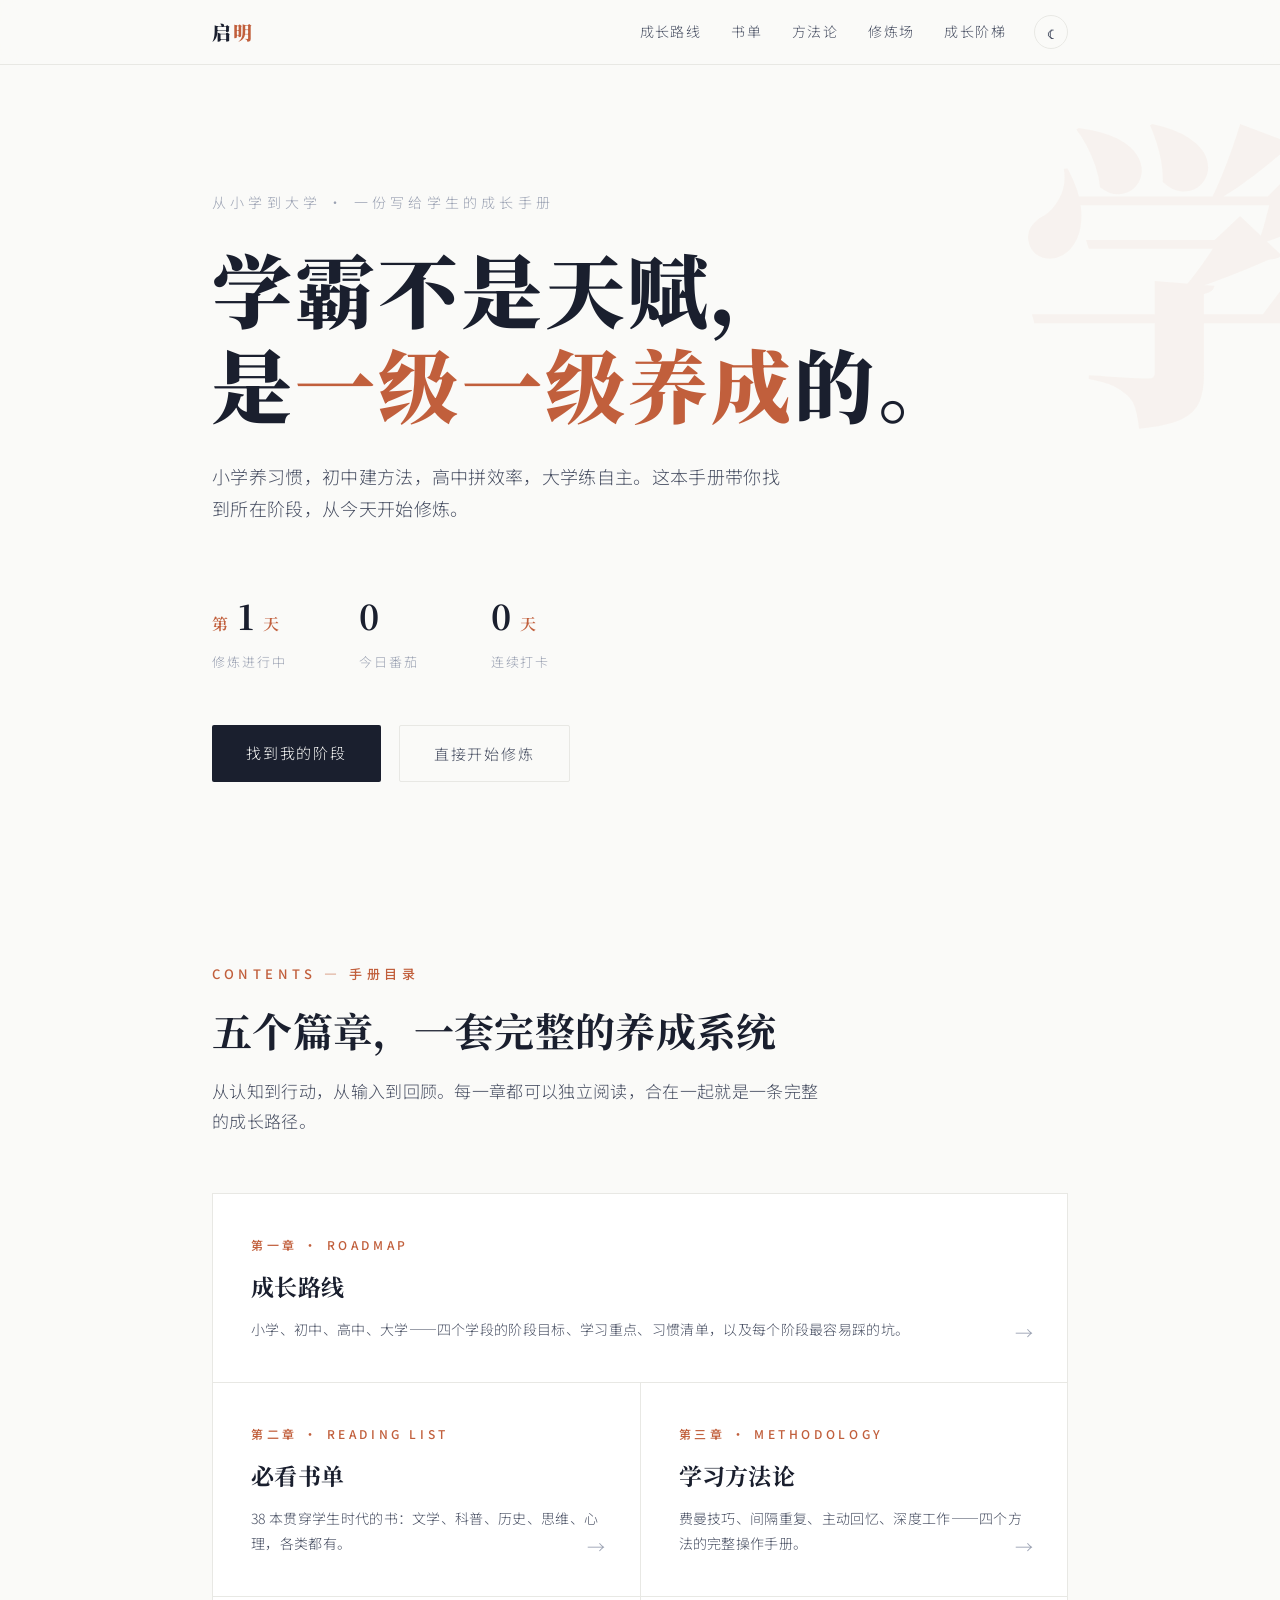
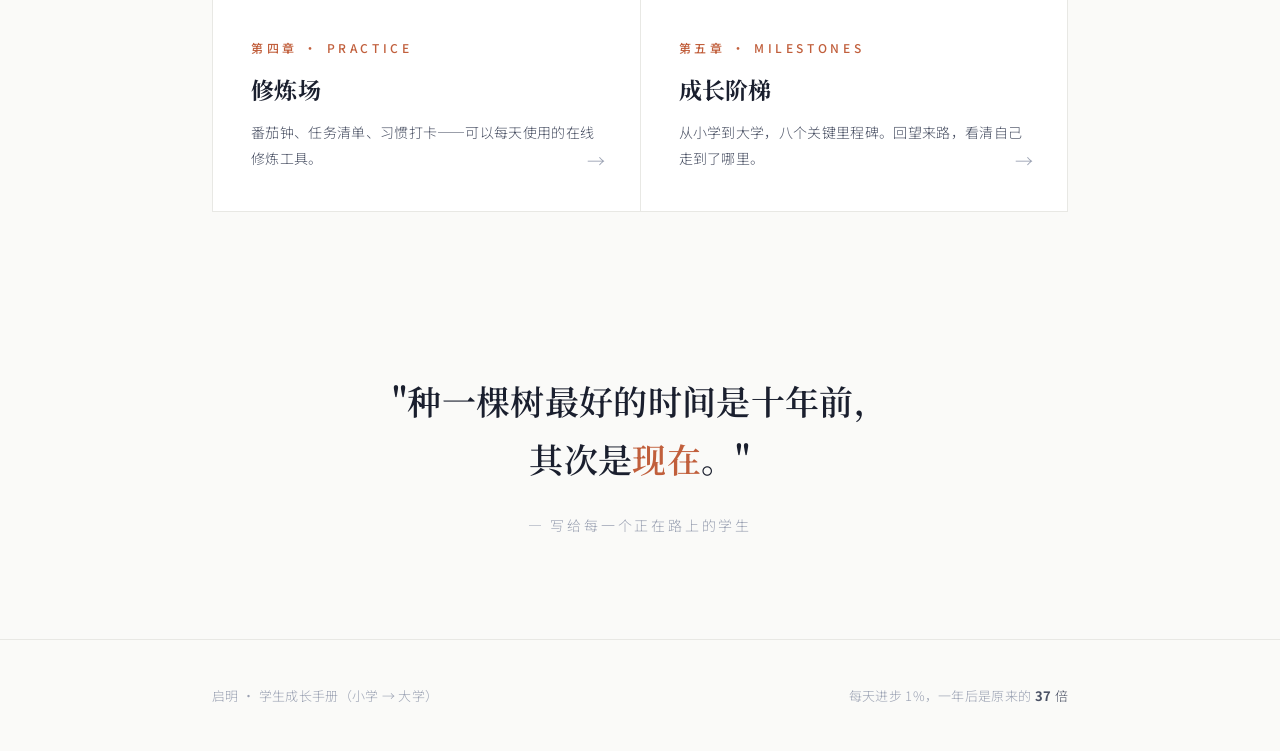
==== index.html @ d955897d "启明 · 学生成长手册：首次发布（6 页面 + assets）" ====
<!DOCTYPE html>
<html lang="zh-CN">
<head>
<meta charset="UTF-8">
<meta name="viewport" content="width=device-width, initial-scale=1.0">
<script>try{document.documentElement.dataset.theme=JSON.parse(localStorage.getItem("xh_theme"))||"light";}catch(e){document.documentElement.dataset.theme="light";}</script>
<title>启明 · 从小学到大学的成长手册</title>
<link rel="preconnect" href="https://fonts.googleapis.com">
<link href="https://fonts.googleapis.com/css2?family=Noto+Serif+SC:wght@400;600;700;900&family=Noto+Sans+SC:wght@300;400;500;700&display=swap" rel="stylesheet">
<link rel="stylesheet" href="assets/style.css?v=2">
</head>
<body>

<!-- 导航 -->
<nav>
  <div class="wrap">
    <a class="logo" href="index.html">启<em>明</em></a>
    <div class="nav-right">
      <div class="links">
      <a href="stages.html">成长路线</a>
      <a href="books.html">书单</a>
      <a href="methods.html">方法论</a>
      <a href="tools.html">修炼场</a>
      <a href="ladder.html">成长阶梯</a>
      </div>
      <button class="theme-toggle" id="themeToggle" aria-label="切换深色/浅色模式" title="切换深色/浅色模式">☾</button>
    </div>
  </div>
</nav>

<!-- Hero -->
<header class="hero">
  <div class="deco">学</div>
  <div class="wrap">
    <p class="greet">从小学到大学 · 一份写给学生的成长手册</p>
    <h1>学霸不是天赋，<br>是<span class="accent">一级一级养成</span>的。</h1>
    <p class="sub">小学养习惯，初中建方法，高中拼效率，大学练自主。这本手册带你找到所在阶段，从今天开始修炼。</p>
    <div class="meta-row">
      <div class="meta">
        <div class="num" id="stat-days"><small>第</small> 1 <small>天</small></div>
        <div class="label">修炼进行中</div>
      </div>
      <div class="meta">
        <div class="num" id="stat-tomatoes">0</div>
        <div class="label">今日番茄</div>
      </div>
      <div class="meta">
        <div class="num" id="stat-streak">0 <small>天</small></div>
        <div class="label">连续打卡</div>
      </div>
    </div>
    <div class="cta-row">
      <a class="btn btn-primary" href="stages.html">找到我的阶段</a>
      <a class="btn btn-ghost" href="tools.html">直接开始修炼</a>
    </div>
  </div>
</header>

<!-- 手册目录 -->
<section style="padding-top:60px;">
  <div class="wrap">
    <p class="eyebrow reveal">CONTENTS — 手册目录</p>
    <h2 class="reveal">五个篇章，一套完整的养成系统</h2>
    <p class="lead reveal">从认知到行动，从输入到回顾。每一章都可以独立阅读，合在一起就是一条完整的成长路径。</p>

    <div class="hub-grid reveal">
      <a class="hub-card wide" href="stages.html">
        <span class="hc-idx">第一章 · ROADMAP</span>
        <h3>成长路线</h3>
        <p>小学、初中、高中、大学——四个学段的阶段目标、学习重点、习惯清单，以及每个阶段最容易踩的坑。</p>
        <span class="hc-arrow">→</span>
      </a>
      <a class="hub-card" href="books.html">
        <span class="hc-idx">第二章 · READING LIST</span>
        <h3>必看书单</h3>
        <p>38 本贯穿学生时代的书：文学、科普、历史、思维、心理，各类都有。</p>
        <span class="hc-arrow">→</span>
      </a>
      <a class="hub-card" href="methods.html">
        <span class="hc-idx">第三章 · METHODOLOGY</span>
        <h3>学习方法论</h3>
        <p>费曼技巧、间隔重复、主动回忆、深度工作——四个方法的完整操作手册。</p>
        <span class="hc-arrow">→</span>
      </a>
      <a class="hub-card" href="tools.html">
        <span class="hc-idx">第四章 · PRACTICE</span>
        <h3>修炼场</h3>
        <p>番茄钟、任务清单、习惯打卡——可以每天使用的在线修炼工具。</p>
        <span class="hc-arrow">→</span>
      </a>
      <a class="hub-card" href="ladder.html">
        <span class="hc-idx">第五章 · MILESTONES</span>
        <h3>成长阶梯</h3>
        <p>从小学到大学，八个关键里程碑。回望来路，看清自己走到了哪里。</p>
        <span class="hc-arrow">→</span>
      </a>
    </div>
  </div>
</section>

<!-- 座右铭 -->
<section class="motto" id="motto" style="padding-top:60px;">
  <div class="wrap">
    <blockquote class="reveal">
      "种一棵树最好的时间是十年前，<br>其次是<span class="accent">现在</span>。"
    </blockquote>
    <p class="from reveal">— 写给每一个正在路上的学生</p>
  </div>
</section>

<!-- 页脚 -->
<footer>
  <div class="wrap">
    <span>启明 · 学生成长手册（小学 → 大学）</span>
    <span>每天进步 1%，一年后是原来的 <a href="index.html"><b>37</b> 倍</a></span>
  </div>
</footer>

<script src="assets/main.js?v=2"></script>
</body>
</html>
---- assets/style.css ----
:root {
  --ink: #1a1f2e;
  --ink-soft: #4a5164;
  --ink-faint: #9aa1b2;
  --accent: #c15f3c;       /* 暖陶土 · 由 Claude 品牌色 #d97757 按文字可读性下调明度 */
  --accent-soft: #fdf1ea;  /* 暖米杏 · 与点缀色同色相的浅底 */
  --paper: #fafaf8;
  --surface: #ffffff;
  --line: #e8e8e4;
  --nav-bg: rgba(250,250,248,0.88);
  --serif: "Noto Serif SC", "Songti SC", serif;
  --sans: "Noto Sans SC", "PingFang SC", "Microsoft YaHei", sans-serif;
}
/* 深色模式 · 暖调深灰 + 高明度陶土，保持整体暖感 */
[data-theme="dark"] {
  --ink: #ece7df;
  --ink-soft: #b5ada0;
  --ink-faint: #7f7768;
  --accent: #d9724d;
  --accent-soft: #2c221b;
  --paper: #171512;
  --surface: #211e1a;
  --line: #36312a;
  --nav-bg: rgba(23,21,18,0.86);
}
* { margin: 0; padding: 0; box-sizing: border-box; }
html { scroll-behavior: smooth; }
body {
  font-family: var(--sans);
  background: var(--paper);
  color: var(--ink);
  line-height: 1.8;
  font-weight: 300;
  letter-spacing: 0.02em;
  transition: background-color .35s ease, color .35s ease;
}
::selection { background: var(--accent); color: #fff; }

.wrap { max-width: 920px; margin: 0 auto; padding: 0 32px; }
section { padding: 100px 0; }
.eyebrow {
  font-size: 13px; letter-spacing: 0.35em; color: var(--accent);
  font-weight: 500; margin-bottom: 18px;
}
h2 {
  font-family: var(--serif); font-weight: 700;
  font-size: clamp(28px, 4vw, 40px); line-height: 1.3; margin-bottom: 20px;
}
.lead { color: var(--ink-soft); font-size: 17px; max-width: 620px; }

/* ---------- 导航 ---------- */
nav {
  position: fixed; top: 0; left: 0; right: 0; z-index: 100;
  background: var(--nav-bg); backdrop-filter: blur(12px);
  border-bottom: 1px solid var(--line);
}
nav .wrap { display: flex; align-items: center; justify-content: space-between; height: 64px; }
.nav-right { display: flex; align-items: center; gap: 28px; }
.theme-toggle {
  width: 34px; height: 34px; border: 1px solid var(--line); border-radius: 50%;
  background: transparent; color: var(--ink-soft); cursor: pointer; font-size: 15px;
  display: flex; align-items: center; justify-content: center;
  transition: all .2s; font-family: var(--sans); flex-shrink: 0;
}
.theme-toggle:hover { border-color: var(--accent); color: var(--accent); }
.logo {
  font-family: var(--serif); font-weight: 900; font-size: 19px;
  letter-spacing: 0.08em; color: var(--ink); text-decoration: none;
}
.logo em { font-style: normal; color: var(--accent); }
nav .links { display: flex; gap: 30px; }
nav .links a {
  color: var(--ink-soft); text-decoration: none; font-size: 14px;
  letter-spacing: 0.1em; transition: color .2s;
}
nav .links a:hover { color: var(--accent); }
nav .links a.active { color: var(--accent); font-weight: 500; }

/* ---------- 首页 Hero ---------- */
header.hero { padding: 190px 0 120px; position: relative; overflow: hidden; }
.hero .greet { font-size: 14px; color: var(--ink-faint); letter-spacing: 0.3em; margin-bottom: 26px; }
.hero h1 {
  font-family: var(--serif); font-weight: 900;
  font-size: clamp(40px, 7.5vw, 80px); line-height: 1.18; letter-spacing: 0.04em;
}
.hero h1 .accent { color: var(--accent); }
.hero .sub { margin-top: 30px; font-size: 18px; color: var(--ink-soft); max-width: 580px; }
.hero .deco {
  position: absolute; right: -60px; top: 100px;
  font-family: var(--serif); font-size: 320px; font-weight: 900;
  color: var(--accent); opacity: 0.045; user-select: none; pointer-events: none; line-height: 1;
}
.hero .meta-row { margin-top: 60px; display: flex; gap: 72px; flex-wrap: wrap; }
.hero .meta .num { font-family: var(--serif); font-size: 34px; font-weight: 700; color: var(--ink); }
.hero .meta .num small { font-size: 16px; color: var(--accent); font-weight: 600; }
.hero .meta .label { font-size: 13px; color: var(--ink-faint); letter-spacing: 0.15em; margin-top: 4px; }
.cta-row { margin-top: 52px; display: flex; gap: 18px; flex-wrap: wrap; }
.btn {
  display: inline-block; padding: 14px 34px; font-size: 15px;
  letter-spacing: 0.12em; text-decoration: none; border-radius: 2px; transition: all .25s;
}
.btn-primary { background: var(--ink); color: var(--paper); }
.btn-primary:hover { background: var(--accent); transform: translateY(-2px); }
.btn-ghost { border: 1px solid var(--line); color: var(--ink-soft); background: transparent; }
.btn-ghost:hover { border-color: var(--accent); color: var(--accent); }

/* ---------- 子页 Hero ---------- */
header.page-hero {
  padding: 150px 0 70px; border-bottom: 1px solid var(--line);
  background: var(--surface);
}
header.page-hero h1 {
  font-family: var(--serif); font-weight: 900;
  font-size: clamp(34px, 5.5vw, 56px); line-height: 1.25; margin-bottom: 22px;
}
header.page-hero h1 .accent { color: var(--accent); }
header.page-hero .lead { font-size: 17px; }
.anchor-pills { margin-top: 34px; display: flex; gap: 10px; flex-wrap: wrap; }
.anchor-pills a {
  font-size: 13.5px; padding: 7px 20px; border: 1px solid var(--line);
  border-radius: 999px; color: var(--ink-soft); text-decoration: none;
  letter-spacing: 0.08em; transition: all .2s; background: var(--paper);
}
.anchor-pills a:hover { border-color: var(--accent); color: var(--accent); }

/* ---------- 首页导航卡片 ---------- */
.hub-grid {
  display: grid; grid-template-columns: repeat(2, 1fr);
  gap: 1px; background: var(--line); border: 1px solid var(--line); margin-top: 56px;
}
.hub-card {
  background: var(--surface); padding: 40px 38px; text-decoration: none;
  display: flex; flex-direction: column; gap: 10px; transition: background .3s;
  position: relative;
}
.hub-card:hover { background: var(--accent-soft); }
.hub-card .hc-idx { font-size: 12px; letter-spacing: 0.3em; color: var(--accent); font-weight: 500; }
.hub-card h3 { font-family: var(--serif); font-size: 23px; font-weight: 700; color: var(--ink); }
.hub-card p { font-size: 14px; color: var(--ink-soft); }
.hub-card .hc-arrow {
  position: absolute; right: 34px; bottom: 34px;
  color: var(--ink-faint); font-size: 18px; transition: all .25s;
}
.hub-card:hover .hc-arrow { color: var(--accent); transform: translateX(5px); }
.hub-card.wide { grid-column: span 2; }

/* ---------- 学段区块（成长路线 / 书单共用） ---------- */
.stage-block { padding: 90px 0; border-bottom: 1px solid var(--line); }
.stage-block:last-of-type { border-bottom: none; }
.stage-block-head { display: flex; align-items: baseline; gap: 20px; flex-wrap: wrap; margin-bottom: 16px; }
.stage-block-head .age {
  font-size: 13px; color: var(--accent); letter-spacing: 0.15em; font-weight: 500;
}
.stage-block-head h3 { font-family: var(--serif); font-size: clamp(26px, 3.5vw, 34px); font-weight: 900; }
.stage-goal-line {
  font-family: var(--serif); font-size: 19px; font-weight: 600; line-height: 1.7;
  max-width: 640px; margin-bottom: 40px;
}
.stage-goal-line .accent { color: var(--accent); }

.stage-cols { display: grid; grid-template-columns: 1fr 1fr; gap: 44px; }
.stage-col h4 {
  font-size: 13px; letter-spacing: 0.3em; color: var(--ink-faint);
  font-weight: 500; margin-bottom: 16px; padding-bottom: 12px;
  border-bottom: 1px solid var(--line);
}
.stage-list { list-style: none; }
.stage-list li {
  padding: 13px 0; border-bottom: 1px solid var(--line);
  display: flex; gap: 14px; font-size: 15px; color: var(--ink-soft);
}
.stage-list li:last-child { border-bottom: none; }
.stage-list li::before { content: "—"; color: var(--accent); font-weight: 500; flex-shrink: 0; }
.stage-list li b { color: var(--ink); font-weight: 500; }

.note-box {
  margin-top: 40px; padding: 28px 32px; background: var(--surface);
  border: 1px solid var(--line); border-left: 3px solid var(--accent);
}
.note-box h5 {
  font-size: 12px; letter-spacing: 0.3em; color: var(--accent);
  font-weight: 500; margin-bottom: 14px;
}
.note-box ul { list-style: none; }
.note-box li {
  padding: 7px 0; font-size: 14.5px; color: var(--ink-soft);
  display: flex; gap: 12px;
}
.note-box li::before { content: "×"; color: #c66; font-weight: 700; flex-shrink: 0; }
.note-box.advice li::before { content: "→"; color: var(--accent); }
.note-box p { font-size: 14.5px; color: var(--ink-soft); }

/* ---------- 书单 ---------- */
.book-cat { margin-top: 44px; }
.book-cat:first-of-type { margin-top: 0; }
.book-cat h4 {
  font-size: 13px; letter-spacing: 0.3em; color: var(--ink-faint);
  font-weight: 500; margin-bottom: 8px; padding-bottom: 12px;
  border-bottom: 1px solid var(--line);
}
.book-list { list-style: none; }
.book-list li {
  display: flex; gap: 20px; align-items: baseline;
  padding: 18px 0; border-bottom: 1px solid var(--line); flex-wrap: wrap;
}
.book-list li:last-child { border-bottom: none; }
.book-list .b-title {
  font-family: var(--serif); font-size: 17px; font-weight: 700;
  flex-shrink: 0; min-width: 200px;
}
.book-list .b-author { font-size: 13px; color: var(--accent); flex-shrink: 0; letter-spacing: 0.05em; }
.book-list .b-note { font-size: 14px; color: var(--ink-soft); flex: 1; min-width: 240px; }
.reading-tip {
  margin-top: 36px; padding: 22px 30px; background: var(--accent-soft);
  font-size: 14.5px; color: var(--ink-soft);
}
.reading-tip b { color: var(--accent); font-weight: 600; }

/* ---------- 方法论详页 ---------- */
.method-block { padding: 90px 0; border-bottom: 1px solid var(--line); }
.method-block:last-of-type { border-bottom: none; }
.method-block .idx {
  font-family: var(--serif); font-size: 14px; color: var(--accent);
  letter-spacing: 0.2em; margin-bottom: 14px; font-weight: 600;
}
.method-block h3 { font-family: var(--serif); font-size: clamp(26px, 3.5vw, 34px); font-weight: 900; margin-bottom: 10px; }
.method-block .en { font-size: 12px; color: var(--ink-faint); letter-spacing: 0.2em; margin-bottom: 34px; }
.m-what {
  font-family: var(--serif); font-size: 18px; font-weight: 600; line-height: 1.8;
  max-width: 660px; margin-bottom: 36px;
}
.m-grid { display: grid; grid-template-columns: 1fr 1fr; gap: 44px; }
.m-sec h4 {
  font-size: 13px; letter-spacing: 0.3em; color: var(--ink-faint);
  font-weight: 500; margin-bottom: 16px; padding-bottom: 12px; border-bottom: 1px solid var(--line);
}
.m-sec ol, .m-sec ul { list-style: none; counter-reset: step; }
.m-sec ol li {
  padding: 12px 0; font-size: 15px; color: var(--ink-soft);
  display: flex; gap: 14px; border-bottom: 1px solid var(--line);
}
.m-sec ol li:last-child { border-bottom: none; }
.m-sec ol li::before {
  counter-increment: step; content: counter(step);
  font-family: var(--serif); font-weight: 700; color: var(--accent);
  flex-shrink: 0; font-size: 15px;
}
.m-sec ul li {
  padding: 12px 0; font-size: 15px; color: var(--ink-soft);
  display: flex; gap: 14px; border-bottom: 1px solid var(--line);
}
.m-sec ul li:last-child { border-bottom: none; }
.m-sec ul li::before { content: "·"; color: var(--accent); font-weight: 900; flex-shrink: 0; }
.m-sec ul li b, .m-sec ol li b { color: var(--ink); font-weight: 500; }
.applies { margin-top: 36px; display: flex; gap: 10px; flex-wrap: wrap; }
.applies span {
  font-size: 13px; padding: 6px 18px; border-radius: 999px;
  background: var(--surface); border: 1px solid var(--line); color: var(--ink-soft);
}
.applies span b { color: var(--accent); font-weight: 600; }
.m-pitfall {
  margin-top: 32px; padding: 24px 30px; background: var(--surface);
  border: 1px solid var(--line); border-left: 3px solid #c66;
  font-size: 14.5px; color: var(--ink-soft);
}
.m-pitfall b { color: #c66; font-weight: 600; letter-spacing: 0.1em; }

/* ---------- 修炼场 ---------- */
.tools-body { background: var(--surface); }
.tool-tabs { display: flex; gap: 8px; margin: 48px 0 40px; flex-wrap: wrap; }
.tab {
  padding: 10px 26px; font-size: 14px; letter-spacing: 0.1em;
  border: 1px solid var(--line); background: transparent; color: var(--ink-soft);
  cursor: pointer; border-radius: 2px; transition: all .2s; font-family: var(--sans);
}
.tab.active { background: var(--ink); color: var(--paper); border-color: var(--ink); }
.tab:hover:not(.active) { border-color: var(--accent); color: var(--accent); }
.tool-panel { display: none; }
.tool-panel.active { display: block; animation: fadeIn .4s ease; }
@keyframes fadeIn { from { opacity: 0; transform: translateY(8px); } to { opacity: 1; transform: none; } }

.pomo-layout { display: grid; grid-template-columns: 300px 1fr; gap: 60px; align-items: center; }
.pomo-clock {
  width: 260px; height: 260px; margin: 0 auto; border-radius: 50%;
  border: 1px solid var(--line); display: flex; flex-direction: column;
  align-items: center; justify-content: center; transition: border-color .3s;
}
.pomo-clock.running { border-color: var(--accent); box-shadow: 0 0 0 8px var(--accent-soft); }
.pomo-clock .time { font-family: var(--serif); font-size: 58px; font-weight: 700; font-variant-numeric: tabular-nums; line-height: 1.1; }
.pomo-clock .mode { font-size: 13px; color: var(--ink-faint); letter-spacing: 0.3em; margin-top: 6px; }
.pomo-btns { display: flex; gap: 12px; justify-content: center; margin-top: 28px; }
.pomo-btns button {
  padding: 10px 28px; font-size: 14px; border: 1px solid var(--line);
  background: var(--surface); cursor: pointer; border-radius: 2px; letter-spacing: 0.1em;
  transition: all .2s; font-family: var(--sans); color: var(--ink-soft);
}
.pomo-btns button:hover { border-color: var(--accent); color: var(--accent); }
.pomo-btns button.main { background: var(--accent); color: #fff; border-color: var(--accent); }
.pomo-btns button.main:hover { opacity: .85; }
.pomo-side h3 { font-family: var(--serif); font-size: 20px; margin-bottom: 14px; }
.pomo-side p { font-size: 14.5px; color: var(--ink-soft); margin-bottom: 24px; }
.pomo-stats { display: flex; gap: 48px; }
.pomo-stats .num { font-family: var(--serif); font-size: 30px; font-weight: 700; color: var(--accent); }
.pomo-stats .label { font-size: 12.5px; color: var(--ink-faint); letter-spacing: 0.1em; }
.pomo-side .hint { font-size: 12.5px; color: var(--ink-faint); margin-top: 20px; }

.todo-box { max-width: 620px; }
.todo-input-row { display: flex; gap: 10px; margin-bottom: 24px; }
.todo-input-row input {
  flex: 1; padding: 13px 18px; border: 1px solid var(--line); background: var(--surface);
  font-size: 15px; font-family: var(--sans); outline: none; border-radius: 2px;
  transition: border-color .2s; color: var(--ink);
}
.todo-input-row input:focus { border-color: var(--accent); }
.todo-input-row button {
  padding: 0 30px; background: var(--ink); color: var(--paper); border: none;
  font-size: 14px; cursor: pointer; border-radius: 2px; letter-spacing: 0.1em;
  font-family: var(--sans); transition: background .2s;
}
.todo-input-row button:hover { background: var(--accent); }
.todo-list { list-style: none; }
.todo-item {
  display: flex; align-items: center; gap: 16px;
  padding: 16px 6px; border-bottom: 1px solid var(--line); animation: fadeIn .3s;
}
.todo-item .check {
  width: 20px; height: 20px; border: 1px solid var(--ink-faint); border-radius: 50%;
  cursor: pointer; flex-shrink: 0; display: flex; align-items: center;
  justify-content: center; transition: all .2s; color: transparent; font-size: 12px;
}
.todo-item.done .check { background: var(--accent); border-color: var(--accent); color: #fff; }
.todo-item .text { flex: 1; font-size: 15px; }
.todo-item.done .text { color: var(--ink-faint); text-decoration: line-through; }
.todo-item .del {
  color: var(--ink-faint); cursor: pointer; font-size: 18px; opacity: 0;
  transition: opacity .2s; background: none; border: none; font-family: var(--sans);
}
.todo-item:hover .del { opacity: 1; }
.todo-item .del:hover { color: #d44; }
.todo-empty { padding: 40px 0; text-align: center; color: var(--ink-faint); font-size: 14px; }
.todo-foot { margin-top: 20px; font-size: 13px; color: var(--ink-faint); display: flex; justify-content: space-between; }
.todo-foot .clear { cursor: pointer; background: none; border: none; color: var(--ink-faint); font-family: var(--sans); font-size: 13px; }
.todo-foot .clear:hover { color: #d44; }

.habit-box { max-width: 620px; }
.habit-head { display: flex; justify-content: space-between; align-items: baseline; margin-bottom: 28px; }
.habit-head h3 { font-family: var(--serif); font-size: 20px; }
.habit-head .streak { font-size: 14px; color: var(--accent); font-weight: 500; }
.habit-grid { display: grid; grid-template-columns: repeat(7, 1fr); gap: 10px; }
.habit-day {
  aspect-ratio: 1; border: 1px solid var(--line); display: flex; flex-direction: column;
  align-items: center; justify-content: center; cursor: pointer; border-radius: 2px;
  transition: all .2s; gap: 2px; background: var(--surface);
}
.habit-day .d-label { font-size: 11px; color: var(--ink-faint); letter-spacing: 0.1em; }
.habit-day .d-num { font-family: var(--serif); font-size: 16px; font-weight: 600; }
.habit-day.on { background: var(--ink); border-color: var(--ink); }
.habit-day.on .d-label, .habit-day.on .d-num { color: var(--paper); }
.habit-day:hover:not(.on) { border-color: var(--accent); }
.habit-day.future { opacity: .35; cursor: not-allowed; }

.tips-grid {
  display: grid; grid-template-columns: repeat(3, 1fr);
  gap: 1px; background: var(--line); border: 1px solid var(--line); margin-top: 40px;
}
.tip-card { background: var(--paper); padding: 32px 28px; }
.tip-card h4 { font-family: var(--serif); font-size: 17px; font-weight: 700; margin-bottom: 10px; }
.tip-card h4 .no { color: var(--accent); font-size: 13px; margin-right: 8px; }
.tip-card p { font-size: 13.5px; color: var(--ink-soft); }

/* ---------- 成长阶梯 ---------- */
.ladder { margin-top: 20px; position: relative; }
.ladder::before {
  content: ""; position: absolute; left: 7px; top: 8px; bottom: 8px;
  width: 1px; background: var(--line);
}
.tl-item { position: relative; padding: 0 0 52px 48px; }
.tl-item:last-child { padding-bottom: 0; }
.tl-item::before {
  content: ""; position: absolute; left: 0; top: 8px; width: 15px; height: 15px;
  border-radius: 50%; border: 1px solid var(--ink-faint); background: var(--paper);
}
.tl-item.now::before { background: var(--accent); border-color: var(--accent); box-shadow: 0 0 0 5px var(--accent-soft); }
.tl-date { font-size: 13px; color: var(--accent); letter-spacing: 0.15em; font-weight: 500; margin-bottom: 8px; }
.tl-item h3 { font-family: var(--serif); font-size: 20px; font-weight: 700; margin-bottom: 8px; }
.tl-item p { font-size: 14.5px; color: var(--ink-soft); max-width: 580px; }

/* ---------- 座右铭 ---------- */
.motto { text-align: center; }
.motto blockquote {
  font-family: var(--serif); font-size: clamp(24px, 3.5vw, 34px);
  font-weight: 600; line-height: 1.7; max-width: 720px; margin: 0 auto;
}
.motto blockquote .accent { color: var(--accent); }
.motto .from { margin-top: 26px; font-size: 14px; color: var(--ink-faint); letter-spacing: 0.2em; }

/* ---------- 页脚 ---------- */
footer { border-top: 1px solid var(--line); padding: 44px 0; }
footer .wrap {
  display: flex; justify-content: space-between; align-items: center;
  font-size: 13px; color: var(--ink-faint); flex-wrap: wrap; gap: 12px;
}
footer a { color: var(--ink-soft); text-decoration: none; }
footer a:hover { color: var(--accent); }
footer .f-links { display: flex; gap: 20px; }

/* ---------- 滚动显现 ---------- */
.reveal { opacity: 0; transform: translateY(24px); transition: all .7s cubic-bezier(.2,.6,.2,1); }
.reveal.in { opacity: 1; transform: none; }

/* ---------- 响应式 ---------- */
@media (max-width: 768px) {
  section { padding: 64px 0; }
  header.hero { padding: 130px 0 72px; }
  header.page-hero { padding: 120px 0 56px; }
  .hero .meta-row { gap: 36px; }
  .hub-grid { grid-template-columns: 1fr; }
  .hub-card.wide { grid-column: span 1; }
  .stage-cols, .m-grid { grid-template-columns: 1fr; gap: 36px; }
  .pomo-layout { grid-template-columns: 1fr; gap: 36px; }
  nav .links { display: none; }
  .habit-grid { gap: 6px; }
  .todo-box, .habit-box { max-width: none; }
  .tips-grid { grid-template-columns: 1fr; }
}
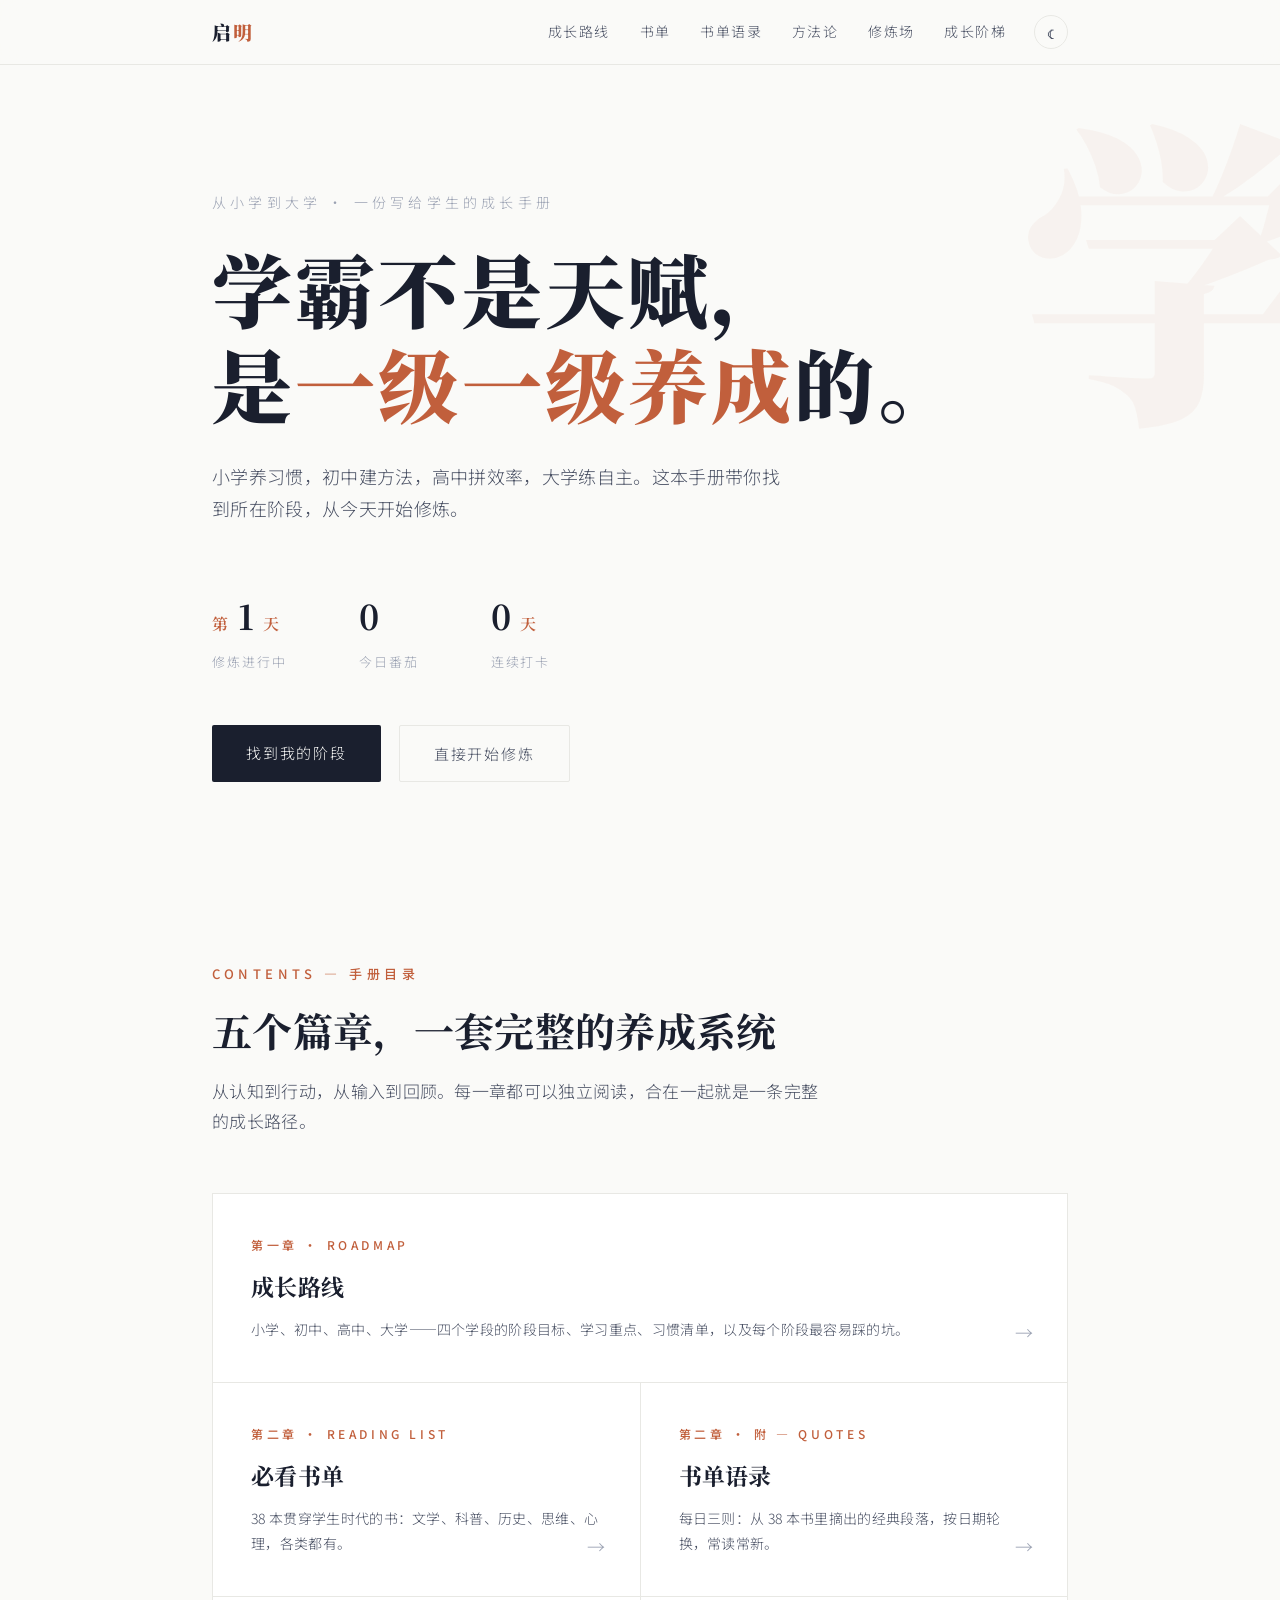
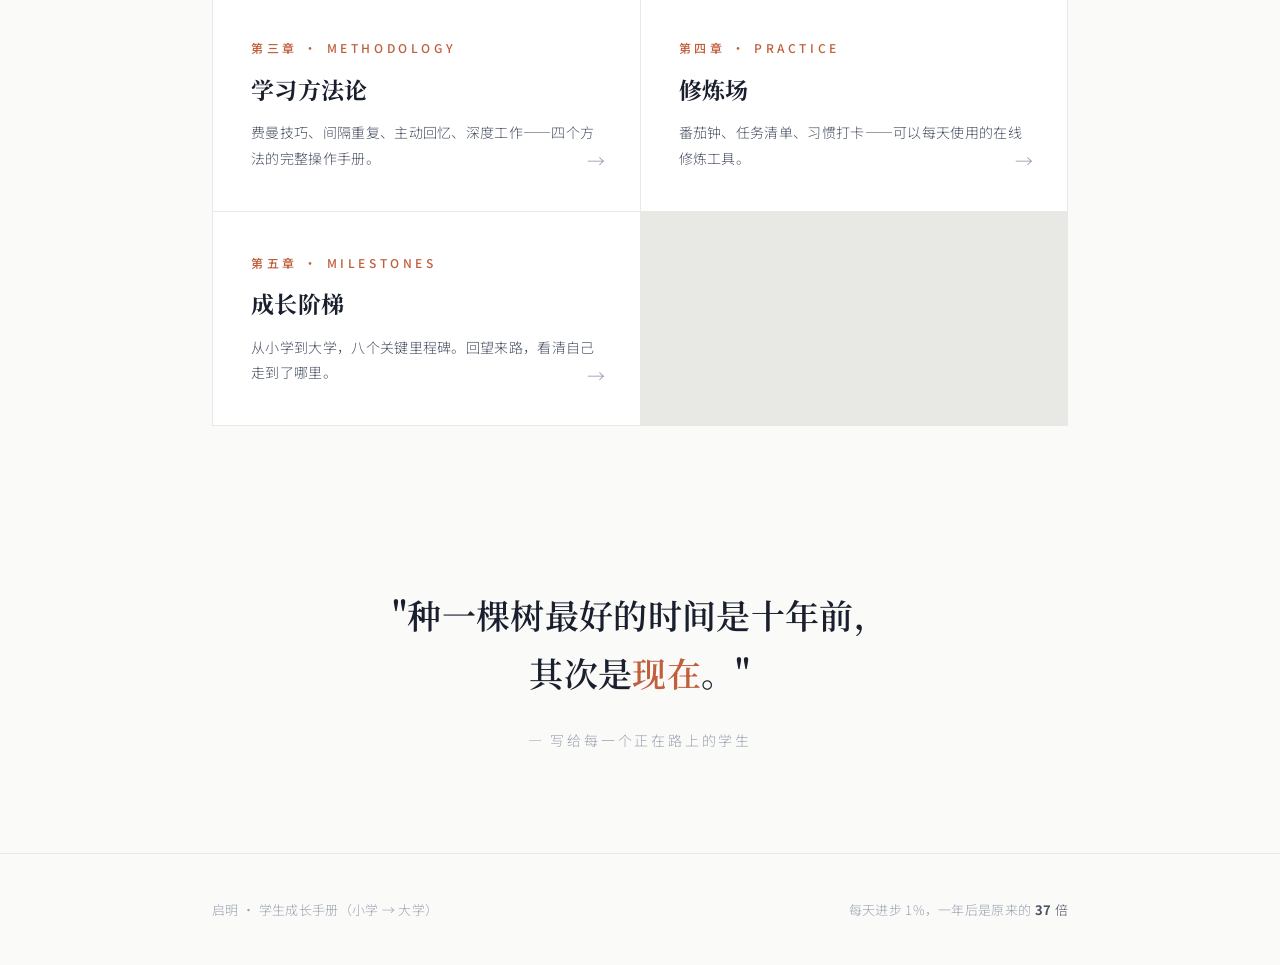
==== commit 77c6a4eb: "更新启明网站并加入书单语录页" ====
--- a/index.html
+++ b/index.html
@@ -7,7 +7,7 @@
 <title>启明 · 从小学到大学的成长手册</title>
 <link rel="preconnect" href="https://fonts.googleapis.com">
 <link href="https://fonts.googleapis.com/css2?family=Noto+Serif+SC:wght@400;600;700;900&family=Noto+Sans+SC:wght@300;400;500;700&display=swap" rel="stylesheet">
-<link rel="stylesheet" href="assets/style.css?v=2">
+<link rel="stylesheet" href="assets/style.css?v=3">
 </head>
 <body>
 
@@ -19,6 +19,7 @@
       <div class="links">
       <a href="stages.html">成长路线</a>
       <a href="books.html">书单</a>
+      <a href="quotes.html">书单语录</a>
       <a href="methods.html">方法论</a>
       <a href="tools.html">修炼场</a>
       <a href="ladder.html">成长阶梯</a>
@@ -76,6 +77,12 @@
         <p>38 本贯穿学生时代的书：文学、科普、历史、思维、心理，各类都有。</p>
         <span class="hc-arrow">→</span>
       </a>
+      <a class="hub-card" href="quotes.html">
+        <span class="hc-idx">第二章 · 附 — QUOTES</span>
+        <h3>书单语录</h3>
+        <p>每日三则：从 38 本书里摘出的经典段落，按日期轮换，常读常新。</p>
+        <span class="hc-arrow">→</span>
+      </a>
       <a class="hub-card" href="methods.html">
         <span class="hc-idx">第三章 · METHODOLOGY</span>
         <h3>学习方法论</h3>
@@ -116,6 +123,6 @@
   </div>
 </footer>
 
-<script src="assets/main.js?v=2"></script>
+<script src="assets/main.js?v=3"></script>
 </body>
 </html>
--- a/assets/style.css
+++ b/assets/style.css
@@ -407,6 +407,67 @@
 /* ---------- 滚动显现 ---------- */
 .reveal { opacity: 0; transform: translateY(24px); transition: all .7s cubic-bezier(.2,.6,.2,1); }
 .reveal.in { opacity: 1; transform: none; }
+
+/* ---------- 书单语录 ---------- */
+.q-date { font-size: 14px; color: var(--ink-faint); letter-spacing: 0.15em; margin-top: 12px; }
+.q-grid {
+  display: grid; grid-template-columns: repeat(3, 1fr);
+  gap: 1px; background: var(--line); border: 1px solid var(--line); margin-top: 44px;
+}
+.q-card { background: var(--surface); padding: 38px 30px; display: flex; flex-direction: column; transition: background .3s; }
+.q-card:hover { background: var(--accent-soft); }
+.q-card .q-mark { font-family: var(--serif); font-size: 40px; color: var(--accent); line-height: 1; margin-bottom: 14px; }
+.q-card .q-text { font-family: var(--serif); font-size: 17.5px; font-weight: 600; line-height: 1.9; flex: 1; }
+.q-card .q-from { margin-top: 24px; font-size: 13px; color: var(--ink-faint); letter-spacing: 0.05em; }
+.q-card .q-from b { color: var(--accent); font-weight: 600; }
+.q-arch { margin-top: 0; }
+.q-arch h4 {
+  font-size: 13px; letter-spacing: 0.3em; color: var(--ink-faint);
+  font-weight: 500; margin: 44px 0 8px; padding-bottom: 12px; border-bottom: 1px solid var(--line);
+}
+.q-list { list-style: none; }
+.q-list li { padding: 20px 0; border-bottom: 1px solid var(--line); }
+.q-list li:last-child { border-bottom: none; }
+.q-list .qa-text { font-family: var(--serif); font-size: 16.5px; font-weight: 600; line-height: 1.9; }
+.q-list .qa-text::before { content: "“ "; color: var(--accent); }
+.q-list .qa-text::after { content: " ”"; color: var(--accent); }
+.q-list .qa-from { font-size: 13px; color: var(--ink-faint); margin-top: 8px; letter-spacing: 0.05em; }
+.q-list .qa-from b { color: var(--accent); font-weight: 600; }
+
+/* 往日三则 · 折叠收纳 */
+.q-hist { border-bottom: 1px solid var(--line); }
+.q-hist-head {
+  display: flex; align-items: baseline; gap: 16px;
+  padding: 18px 4px; cursor: pointer; list-style: none; user-select: none;
+}
+.q-hist-head::-webkit-details-marker { display: none; }
+.q-hist-head::marker { content: none; }
+.q-hist-date { font-size: 14px; font-weight: 500; letter-spacing: 0.1em; color: var(--ink); white-space: nowrap; transition: color .2s; }
+.q-hist-books { flex: 1; font-size: 13px; color: var(--ink-faint); letter-spacing: 0.05em; overflow: hidden; text-overflow: ellipsis; white-space: nowrap; }
+.q-hist-mark { color: var(--accent); font-size: 15px; line-height: 1; transition: transform .25s; }
+.q-hist[open] .q-hist-mark { transform: rotate(45deg); }
+.q-hist-head:hover .q-hist-date { color: var(--accent); }
+.q-hist > .q-list { padding: 4px 4px 6px; }
+.q-hist > .q-list li:first-child { padding-top: 10px; }
+.q-stage:first-child { border-top: 1px solid var(--line); }
+.q-stage-count { text-align: right; }
+
+/* 往日三则 · 分页 */
+.q-pagination {
+  display: flex; align-items: center; justify-content: center; flex-wrap: wrap;
+  gap: 8px; padding-top: 28px;
+}
+.q-page-btn {
+  min-width: 38px; height: 38px; padding: 0 12px;
+  border: 1px solid transparent; border-radius: 2px; background: transparent;
+  color: var(--ink-soft); font-family: var(--sans); font-size: 13px;
+  letter-spacing: 0.05em; cursor: pointer; transition: all .2s;
+}
+.q-page-btn:hover:not(:disabled) { border-color: var(--line); color: var(--accent); }
+.q-page-btn.is-active { border-color: var(--accent); background: var(--accent-soft); color: var(--accent); }
+.q-page-btn:disabled { opacity: .35; cursor: default; }
+.q-page-ellipsis { min-width: 20px; text-align: center; color: var(--ink-faint); font-size: 13px; }
+.q-page-info { width: 100%; margin-top: 4px; text-align: center; color: var(--ink-faint); font-size: 12px; letter-spacing: 0.08em; }
 
 /* ---------- 响应式 ---------- */
 @media (max-width: 768px) {
@@ -422,4 +483,5 @@
   .habit-grid { gap: 6px; }
   .todo-box, .habit-box { max-width: none; }
   .tips-grid { grid-template-columns: 1fr; }
-}
+  .q-grid { grid-template-columns: 1fr; }
+}
